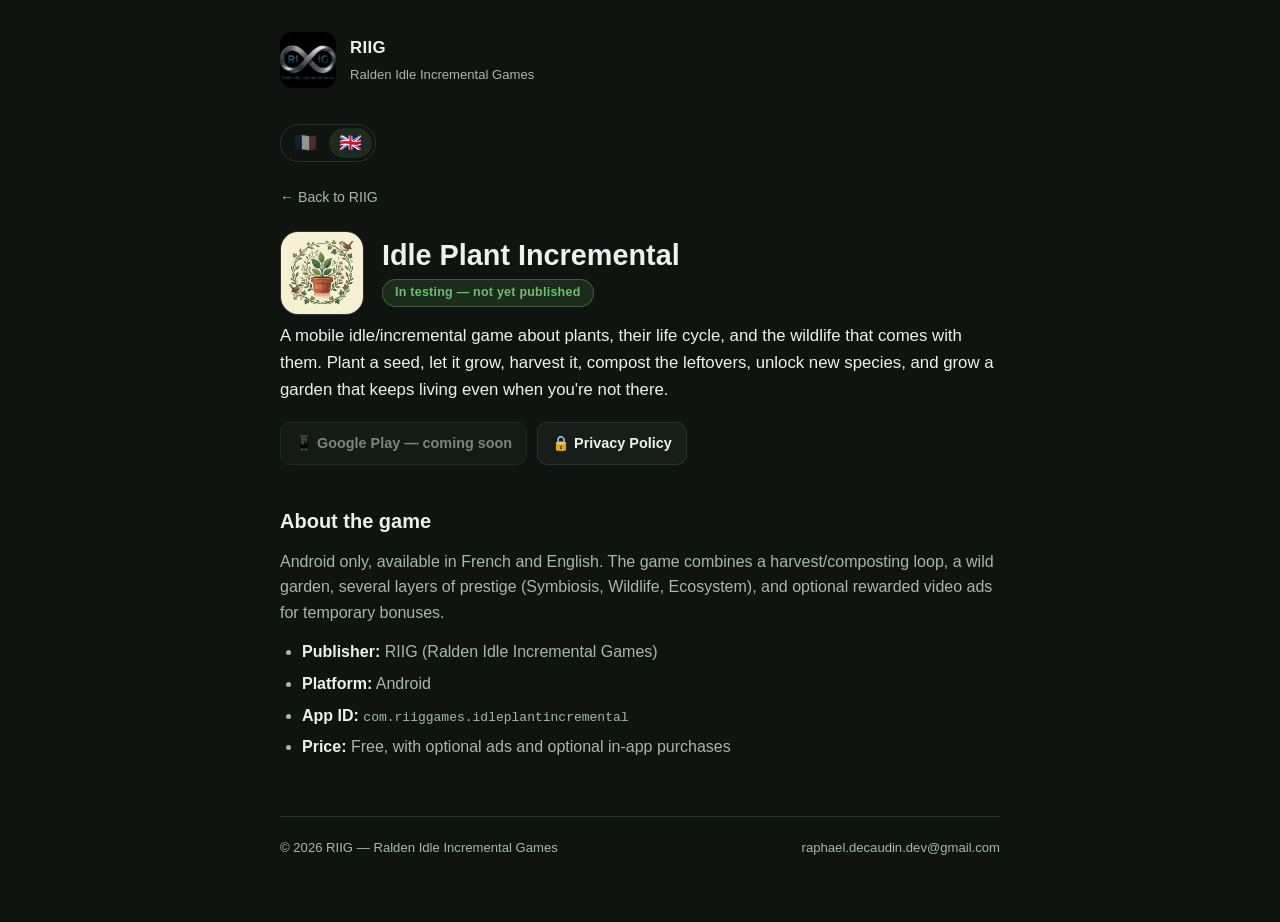
==== games/idle-plant-incremental/index.html @ 11e2611c "Swap the FR/EN text badges for flag emoji in the language switcher - .lang-btn now shows 🇫🇷/🇬🇧 inste" ====
<!doctype html>
<html lang="fr">
<head>
  <meta charset="utf-8" />
  <meta name="viewport" content="width=device-width, initial-scale=1" />
  <title>Idle Plant Incremental — RIIG</title>
  <meta name="description" content="Idle Plant Incremental — jeu mobile idle/incremental sur les plantes et leur cycle de vie, par RIIG." />
  <link rel="stylesheet" href="../../assets/style.css" />
</head>
<body
  data-title-fr="Idle Plant Incremental — RIIG"
  data-title-en="Idle Plant Incremental — RIIG"
>
  <div class="wrap">
    <header class="site-header">
      <img class="logo" src="../../assets/riig-logo.png" alt="Logo RIIG" />
      <div class="brand">
        <a href="../../">RIIG</a>
        <span class="tagline">Ralden Idle Incremental Games</span>
      </div>
    </header>

    <div class="lang-switch" role="group" aria-label="Langue / Language">
      <button type="button" class="lang-btn" data-lang="fr" aria-label="Français">🇫🇷</button>
      <button type="button" class="lang-btn" data-lang="en" aria-label="English">🇬🇧</button>
    </div>

    <div data-lang-content="fr">
      <a class="back-link" href="../../">&larr; Retour à RIIG</a>

      <div class="game-hero">
        <img class="icon" src="../../assets/idle-plant-incremental-icon.png" alt="" />
        <div>
          <h1 style="margin-bottom: 4px;">Idle Plant Incremental</h1>
          <span class="badge">En test — pas encore publié</span>
        </div>
      </div>

      <p class="lead">
        Un jeu mobile idle/incremental sur le thème des plantes, de leur cycle de vie et de la faune
        qui les accompagne. Plante une graine, laisse-la pousser, récolte, composte, débloque de
        nouvelles espèces et améliore ton jardin — qui continue de vivre même quand tu n'es pas là.
      </p>

      <div class="links-row">
        <span class="disabled-item">📱 Google Play — bientôt disponible</span>
        <a href="privacy.html">🔒 Politique de confidentialité</a>
      </div>

      <h2>À propos du jeu</h2>
      <p>
        Android uniquement, disponible en français et en anglais. Le jeu combine une boucle de
        récolte/compostage, un jardin sauvage, plusieurs couches de prestige (Symbiose, Faune,
        Écosystème), et de la publicité optionnelle vidéo récompensée pour des bonus temporaires.
      </p>
      <ul>
        <li><strong>Éditeur :</strong> RIIG (Ralden Idle Incremental Games)</li>
        <li><strong>Plateforme :</strong> Android</li>
        <li><strong>Identifiant d'application :</strong> <code>com.riiggames.idleplantincremental</code></li>
        <li><strong>Prix :</strong> Gratuit, avec publicités optionnelles et achats intégrés facultatifs</li>
      </ul>
    </div>

    <div data-lang-content="en" hidden>
      <a class="back-link" href="../../">&larr; Back to RIIG</a>

      <div class="game-hero">
        <img class="icon" src="../../assets/idle-plant-incremental-icon.png" alt="" />
        <div>
          <h1 style="margin-bottom: 4px;">Idle Plant Incremental</h1>
          <span class="badge">In testing — not yet published</span>
        </div>
      </div>

      <p class="lead">
        A mobile idle/incremental game about plants, their life cycle, and the wildlife that comes
        with them. Plant a seed, let it grow, harvest it, compost the leftovers, unlock new species,
        and grow a garden that keeps living even when you're not there.
      </p>

      <div class="links-row">
        <span class="disabled-item">📱 Google Play — coming soon</span>
        <a href="privacy.html">🔒 Privacy Policy</a>
      </div>

      <h2>About the game</h2>
      <p>
        Android only, available in French and English. The game combines a harvest/composting loop,
        a wild garden, several layers of prestige (Symbiosis, Wildlife, Ecosystem), and optional
        rewarded video ads for temporary bonuses.
      </p>
      <ul>
        <li><strong>Publisher:</strong> RIIG (Ralden Idle Incremental Games)</li>
        <li><strong>Platform:</strong> Android</li>
        <li><strong>App ID:</strong> <code>com.riiggames.idleplantincremental</code></li>
        <li><strong>Price:</strong> Free, with optional ads and optional in-app purchases</li>
      </ul>
    </div>

    <footer class="site-footer">
      <span>© 2026 RIIG — Ralden Idle Incremental Games</span>
      <a href="mailto:raphael.decaudin.dev@gmail.com">raphael.decaudin.dev@gmail.com</a>
    </footer>
  </div>

  <script src="../../assets/lang.js"></script>
</body>
</html>
---- assets/style.css ----
:root {
  --bg: #0f1410;
  --surface: #171d18;
  --surface-2: #1e261f;
  --border: #2a332b;
  --text: #eef2ee;
  --text-dim: #a9b6ab;
  --accent: #6cbf6c;
  --accent-dark: #4a9a4a;
  --accent-soft: rgba(108, 191, 108, 0.14);
  --radius: 14px;
  --max-width: 760px;
}

* {
  box-sizing: border-box;
}

html {
  color-scheme: dark;
}

body {
  margin: 0;
  background: var(--bg);
  color: var(--text);
  font-family:
    -apple-system, BlinkMacSystemFont, 'Segoe UI', Roboto, Helvetica, Arial, sans-serif;
  line-height: 1.6;
  -webkit-text-size-adjust: 100%;
}

.wrap {
  max-width: var(--max-width);
  margin: 0 auto;
  padding: 32px 20px 64px;
}

a {
  color: var(--accent);
  text-decoration: none;
}

a:hover,
a:focus-visible {
  text-decoration: underline;
}

header.site-header {
  display: flex;
  align-items: center;
  gap: 14px;
  margin-bottom: 36px;
}

header.site-header img.logo {
  width: 56px;
  height: 56px;
  border-radius: 12px;
  object-fit: cover;
  flex-shrink: 0;
}

header.site-header .brand {
  display: flex;
  flex-direction: column;
  gap: 2px;
}

header.site-header .brand a {
  color: var(--text);
  font-weight: 700;
  font-size: 1.05rem;
  letter-spacing: 0.02em;
}

header.site-header .brand span.tagline {
  color: var(--text-dim);
  font-size: 0.82rem;
}

h1 {
  font-size: 1.8rem;
  line-height: 1.25;
  margin: 0 0 10px;
}

h2 {
  font-size: 1.25rem;
  margin: 40px 0 12px;
  border-top: 1px solid var(--border);
  padding-top: 28px;
}

h2:first-of-type {
  border-top: none;
  padding-top: 0;
}

h3 {
  font-size: 1.02rem;
  margin: 20px 0 6px;
  color: var(--text);
}

p {
  margin: 0 0 14px;
  color: var(--text-dim);
}

p.lead {
  color: var(--text);
  font-size: 1.05rem;
}

ul,
ol {
  color: var(--text-dim);
  padding-left: 22px;
  margin: 0 0 14px;
}

li {
  margin-bottom: 6px;
}

li strong {
  color: var(--text);
}

.badge {
  display: inline-block;
  background: var(--accent-soft);
  color: var(--accent);
  border: 1px solid rgba(108, 191, 108, 0.35);
  border-radius: 999px;
  padding: 3px 12px;
  font-size: 0.78rem;
  font-weight: 600;
  letter-spacing: 0.02em;
}

.card {
  background: var(--surface);
  border: 1px solid var(--border);
  border-radius: var(--radius);
  padding: 20px 22px;
  margin-bottom: 16px;
}

.card-link {
  display: flex;
  align-items: center;
  gap: 16px;
  background: var(--surface);
  border: 1px solid var(--border);
  border-radius: var(--radius);
  padding: 16px 18px;
  margin-bottom: 14px;
  transition: border-color 0.15s ease, background 0.15s ease;
}

.card-link:hover,
.card-link:focus-visible {
  border-color: var(--accent-dark);
  background: var(--surface-2);
  text-decoration: none;
}

.card-link img.icon {
  width: 52px;
  height: 52px;
  border-radius: 12px;
  object-fit: cover;
  flex-shrink: 0;
}

.card-link .info {
  display: flex;
  flex-direction: column;
  gap: 4px;
  min-width: 0;
}

.card-link .info .name {
  color: var(--text);
  font-weight: 700;
  font-size: 1.02rem;
}

.card-link .info .desc {
  color: var(--text-dim);
  font-size: 0.88rem;
}

.game-hero {
  display: flex;
  align-items: center;
  gap: 18px;
  margin-bottom: 8px;
}

.game-hero img.icon {
  width: 84px;
  height: 84px;
  border-radius: 18px;
  object-fit: cover;
  flex-shrink: 0;
  border: 1px solid var(--border);
}

.links-row {
  display: flex;
  flex-wrap: wrap;
  gap: 10px;
  margin: 18px 0 28px;
}

.links-row a {
  display: inline-flex;
  align-items: center;
  gap: 6px;
  background: var(--surface);
  border: 1px solid var(--border);
  border-radius: 10px;
  padding: 9px 14px;
  font-size: 0.9rem;
  font-weight: 600;
  color: var(--text);
}

.links-row a:hover,
.links-row a:focus-visible {
  border-color: var(--accent-dark);
  text-decoration: none;
  color: var(--accent);
}

.links-row span.disabled-item {
  display: inline-flex;
  align-items: center;
  gap: 6px;
  background: var(--surface);
  border: 1px solid var(--border);
  border-radius: 10px;
  padding: 9px 14px;
  font-size: 0.9rem;
  font-weight: 600;
  color: var(--text-dim);
  opacity: 0.7;
}

.meta {
  color: var(--text-dim);
  font-size: 0.85rem;
  margin: -6px 0 24px;
}

footer.site-footer {
  margin-top: 56px;
  padding-top: 20px;
  border-top: 1px solid var(--border);
  color: var(--text-dim);
  font-size: 0.82rem;
  display: flex;
  flex-wrap: wrap;
  justify-content: space-between;
  gap: 8px;
}

footer.site-footer a {
  color: var(--text-dim);
}

.back-link {
  display: inline-block;
  margin-bottom: 22px;
  color: var(--text-dim);
  font-size: 0.88rem;
}

.back-link:hover {
  color: var(--accent);
}

address {
  font-style: normal;
}

/* Sélecteur de langue FR/EN, en drapeaux — réutilisable par toute future page bilingue du site. */
.lang-switch {
  display: inline-flex;
  border: 1px solid var(--border);
  border-radius: 999px;
  padding: 3px;
  gap: 2px;
  margin-bottom: 22px;
}

.lang-btn {
  appearance: none;
  border: none;
  background: transparent;
  font-family: inherit;
  font-size: 1.15rem;
  line-height: 1;
  padding: 6px 10px;
  border-radius: 999px;
  cursor: pointer;
  opacity: 0.55;
  filter: grayscale(60%);
  transition: opacity 0.15s ease, filter 0.15s ease;
}

.lang-btn:hover,
.lang-btn:focus-visible {
  opacity: 0.8;
}

.lang-btn[aria-pressed='true'] {
  background: var(--accent-soft);
  opacity: 1;
  filter: none;
}

[data-lang-content][hidden] {
  display: none;
}
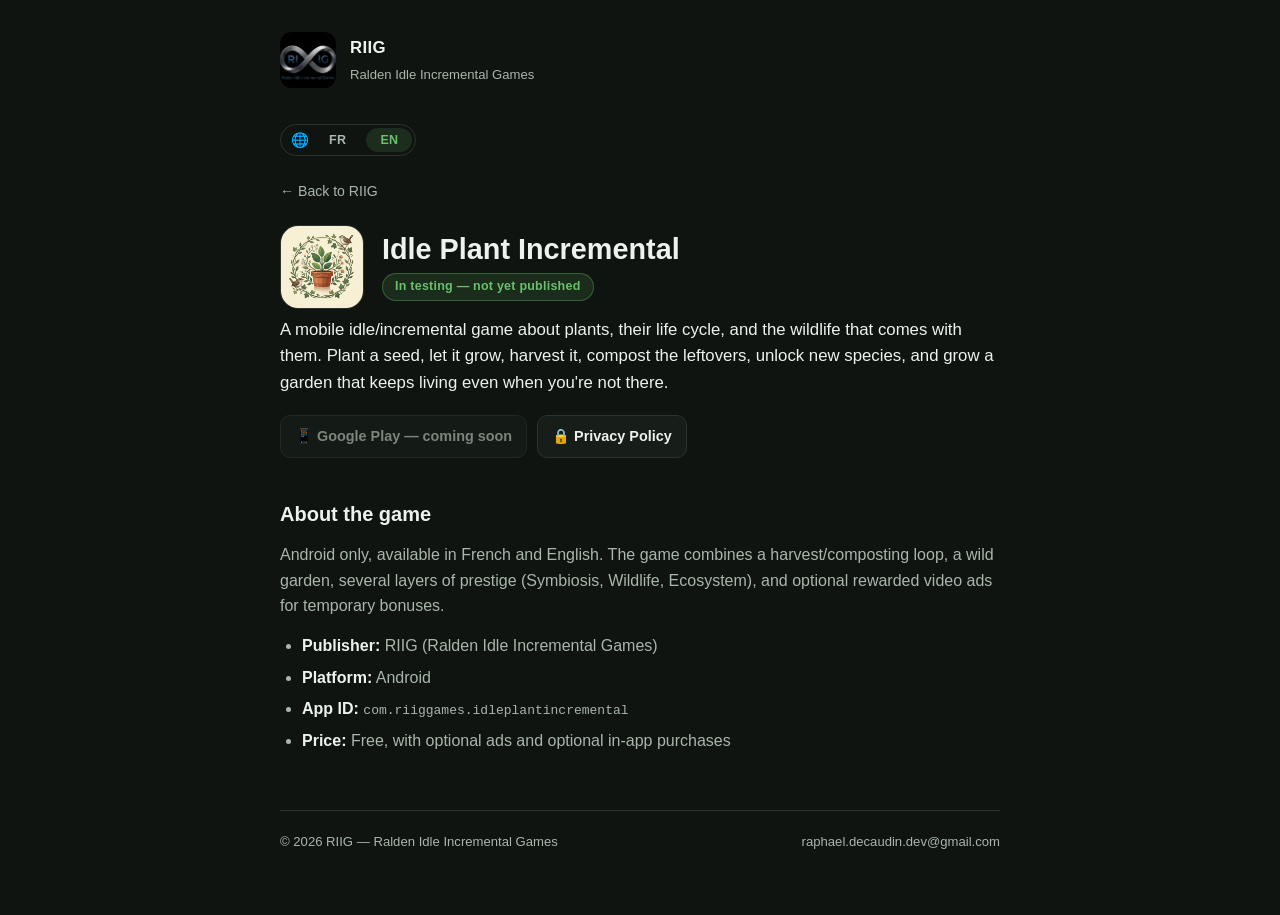
==== commit 3332fca8: "Revert flags to FR/EN text badges, add a globe icon for clarity - Back to the "FR"/"EN" text switch " ====
--- a/games/idle-plant-incremental/index.html
+++ b/games/idle-plant-incremental/index.html
@@ -21,8 +21,9 @@
     </header>
 
     <div class="lang-switch" role="group" aria-label="Langue / Language">
-      <button type="button" class="lang-btn" data-lang="fr" aria-label="Français">🇫🇷</button>
-      <button type="button" class="lang-btn" data-lang="en" aria-label="English">🇬🇧</button>
+      <span class="lang-switch-icon" aria-hidden="true">🌐</span>
+      <button type="button" class="lang-btn" data-lang="fr" aria-label="Français">FR</button>
+      <button type="button" class="lang-btn" data-lang="en" aria-label="English">EN</button>
     </div>
 
     <div data-lang-content="fr">
--- a/assets/style.css
+++ b/assets/style.css
@@ -287,40 +287,48 @@
   font-style: normal;
 }
 
-/* Sélecteur de langue FR/EN, en drapeaux — réutilisable par toute future page bilingue du site. */
+/* Sélecteur de langue FR/EN — un petit globe 🌐 devant précise que c'est bien un
+   sélecteur de LANGUE (retour utilisateur explicite : les seules initiales "FR"/"EN"
+   sans rien autour ne le rendaient pas assez clair). Réutilisable par toute future
+   page bilingue du site. */
 .lang-switch {
   display: inline-flex;
+  align-items: center;
+  gap: 6px;
   border: 1px solid var(--border);
   border-radius: 999px;
-  padding: 3px;
-  gap: 2px;
+  padding: 3px 3px 3px 10px;
   margin-bottom: 22px;
+}
+
+.lang-switch-icon {
+  font-size: 0.9rem;
+  line-height: 1;
+  color: var(--text-dim);
 }
 
 .lang-btn {
   appearance: none;
   border: none;
   background: transparent;
+  color: var(--text-dim);
   font-family: inherit;
-  font-size: 1.15rem;
-  line-height: 1;
-  padding: 6px 10px;
+  font-size: 0.78rem;
+  font-weight: 700;
+  letter-spacing: 0.03em;
+  padding: 5px 14px;
   border-radius: 999px;
   cursor: pointer;
-  opacity: 0.55;
-  filter: grayscale(60%);
-  transition: opacity 0.15s ease, filter 0.15s ease;
 }
 
 .lang-btn:hover,
 .lang-btn:focus-visible {
-  opacity: 0.8;
+  color: var(--text);
 }
 
 .lang-btn[aria-pressed='true'] {
   background: var(--accent-soft);
-  opacity: 1;
-  filter: none;
+  color: var(--accent);
 }
 
 [data-lang-content][hidden] {
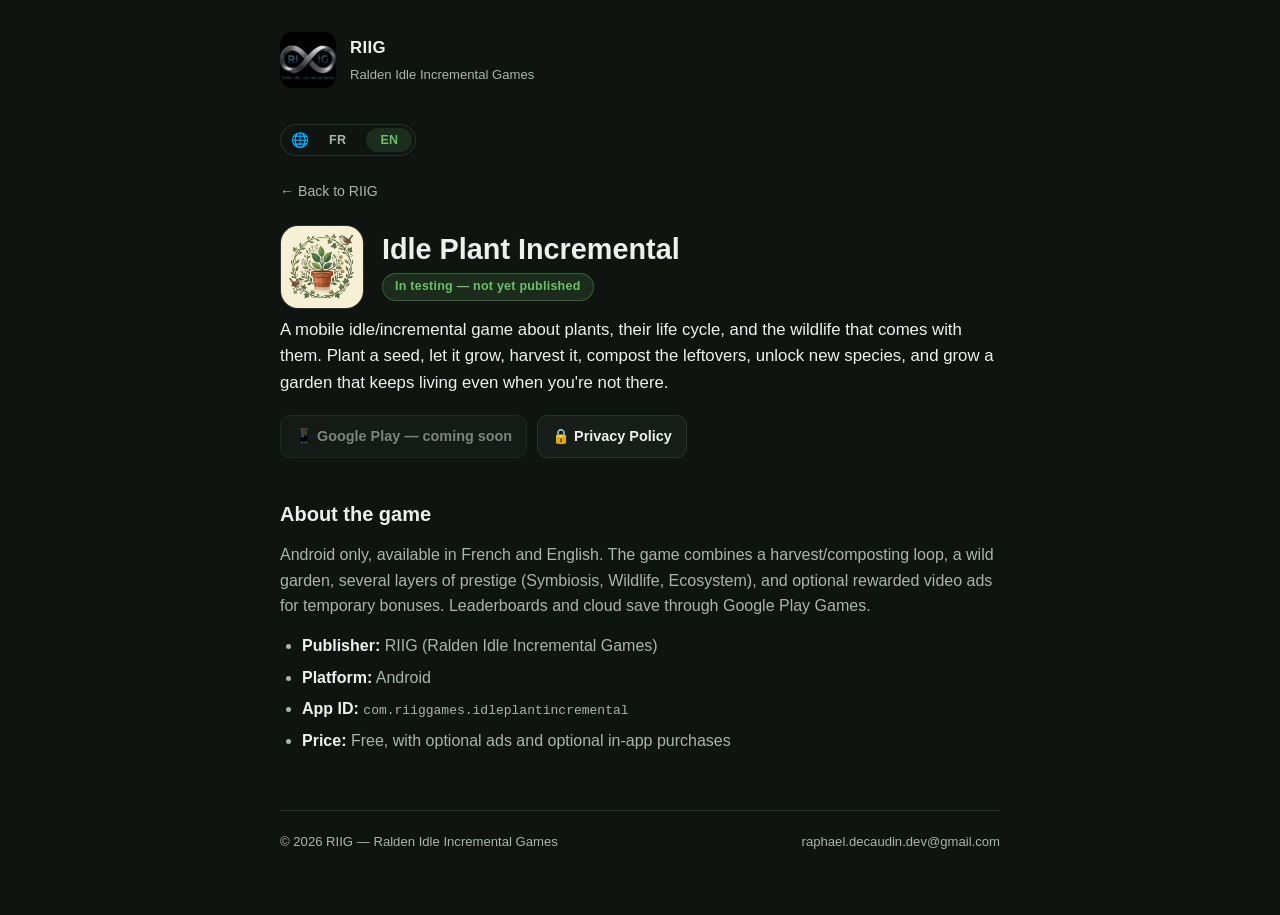
==== commit bca76576: "Cover Google Play Games in the Idle Plant Incremental privacy policy Add a section on Play Games sig" ====
--- a/games/idle-plant-incremental/index.html
+++ b/games/idle-plant-incremental/index.html
@@ -53,6 +53,7 @@
         Android uniquement, disponible en français et en anglais. Le jeu combine une boucle de
         récolte/compostage, un jardin sauvage, plusieurs couches de prestige (Symbiose, Faune,
         Écosystème), et de la publicité optionnelle vidéo récompensée pour des bonus temporaires.
+        Classements et sauvegarde cloud via Google Play Jeux.
       </p>
       <ul>
         <li><strong>Éditeur :</strong> RIIG (Ralden Idle Incremental Games)</li>
@@ -88,7 +89,8 @@
       <p>
         Android only, available in French and English. The game combines a harvest/composting loop,
         a wild garden, several layers of prestige (Symbiosis, Wildlife, Ecosystem), and optional
-        rewarded video ads for temporary bonuses.
+        rewarded video ads for temporary bonuses. Leaderboards and cloud save through Google Play
+        Games.
       </p>
       <ul>
         <li><strong>Publisher:</strong> RIIG (Ralden Idle Incremental Games)</li>
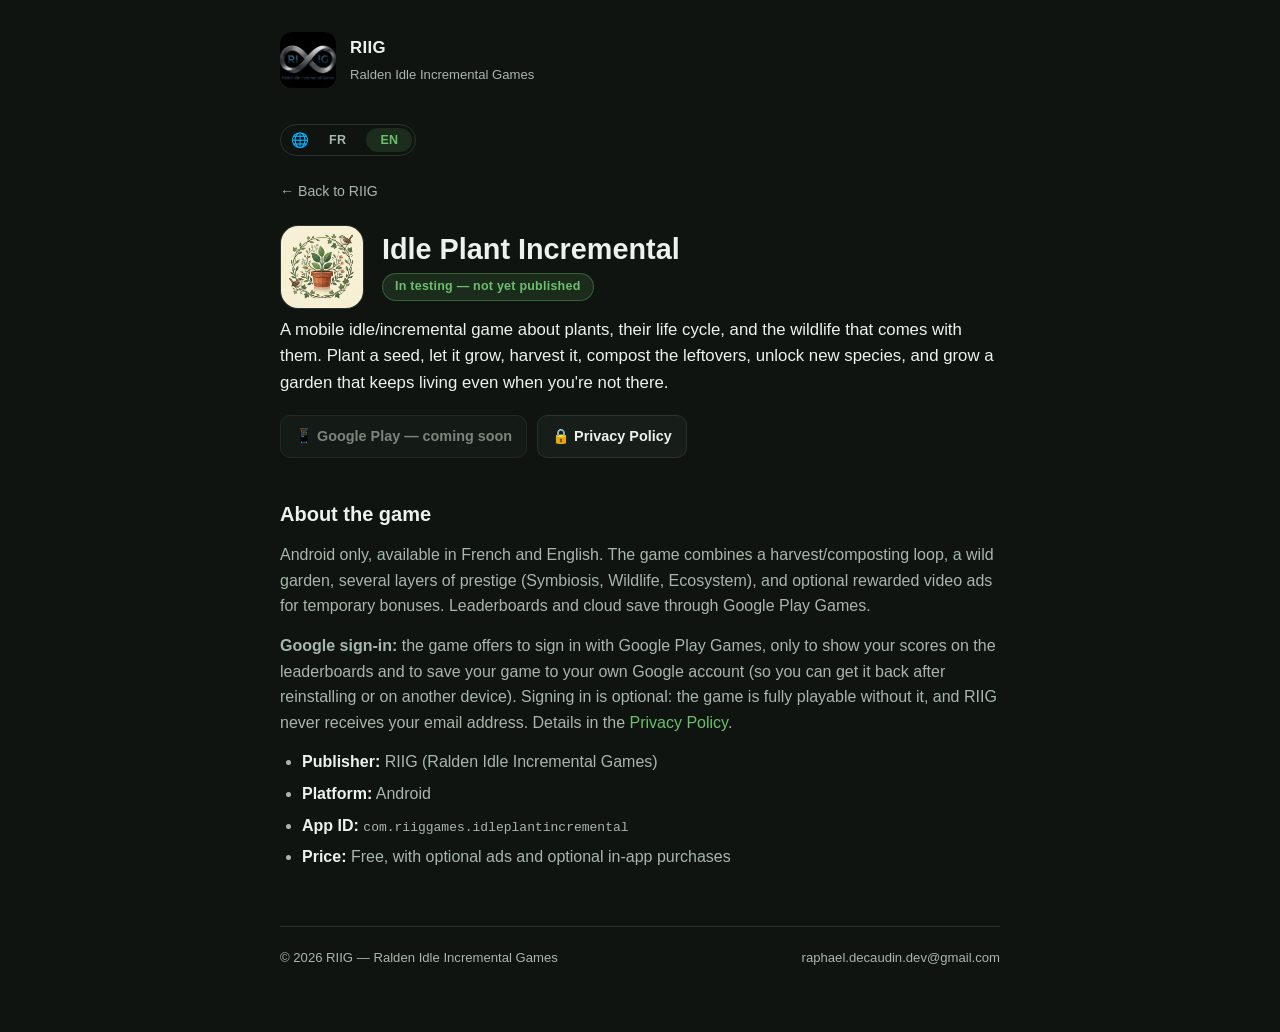
==== commit 89624dae: "Add Google API Limited Use disclosure and explain Google sign-in Co-Authored-By: Claude Opus 5.5 <no" ====
--- a/games/idle-plant-incremental/index.html
+++ b/games/idle-plant-incremental/index.html
@@ -55,6 +55,14 @@
         Écosystème), et de la publicité optionnelle vidéo récompensée pour des bonus temporaires.
         Classements et sauvegarde cloud via Google Play Jeux.
       </p>
+      <p>
+        <strong>Connexion Google :</strong> le jeu propose de se connecter avec Google Play Jeux,
+        uniquement pour afficher tes scores dans les classements et sauvegarder ta partie dans ton
+        propre compte Google (pour la retrouver après une réinstallation ou sur un autre appareil).
+        Cette connexion est facultative : le jeu reste entièrement jouable sans elle, et RIIG ne
+        reçoit jamais ton adresse e-mail. Détails dans la
+        <a href="privacy.html">politique de confidentialité</a>.
+      </p>
       <ul>
         <li><strong>Éditeur :</strong> RIIG (Ralden Idle Incremental Games)</li>
         <li><strong>Plateforme :</strong> Android</li>
@@ -92,6 +100,13 @@
         rewarded video ads for temporary bonuses. Leaderboards and cloud save through Google Play
         Games.
       </p>
+      <p>
+        <strong>Google sign-in:</strong> the game offers to sign in with Google Play Games, only to
+        show your scores on the leaderboards and to save your game to your own Google account (so you
+        can get it back after reinstalling or on another device). Signing in is optional: the game is
+        fully playable without it, and RIIG never receives your email address. Details in the
+        <a href="privacy.html">Privacy Policy</a>.
+      </p>
       <ul>
         <li><strong>Publisher:</strong> RIIG (Ralden Idle Incremental Games)</li>
         <li><strong>Platform:</strong> Android</li>
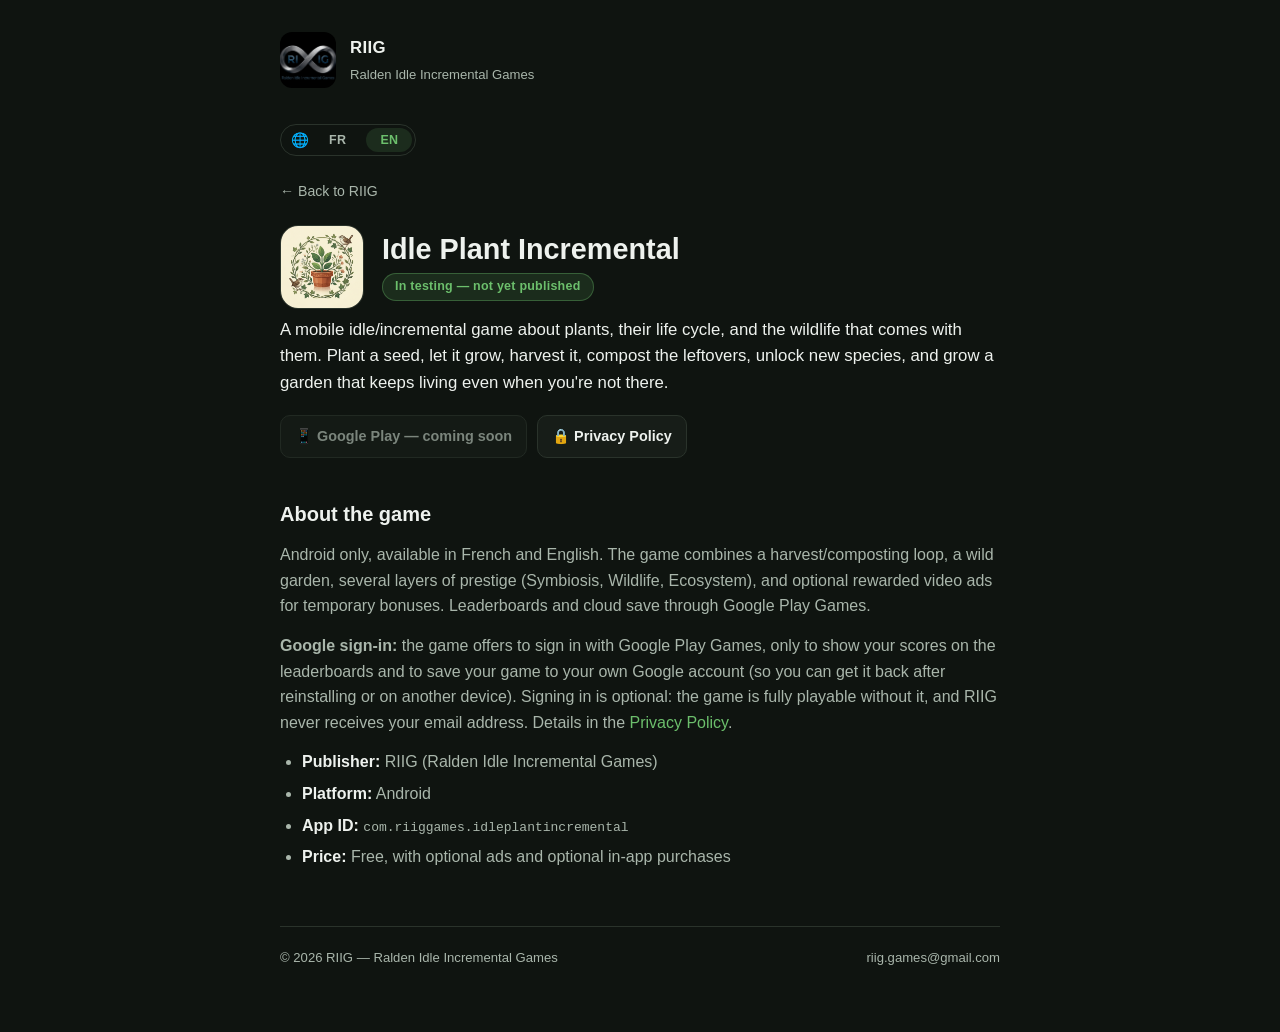
==== commit e731e980: "Use the public RIIG address riig.games@gmail.com for contact Replaces the personal address on the ho" ====
--- a/games/idle-plant-incremental/index.html
+++ b/games/idle-plant-incremental/index.html
@@ -117,7 +117,7 @@
 
     <footer class="site-footer">
       <span>© 2026 RIIG — Ralden Idle Incremental Games</span>
-      <a href="mailto:raphael.decaudin.dev@gmail.com">raphael.decaudin.dev@gmail.com</a>
+      <a href="mailto:riig.games@gmail.com">riig.games@gmail.com</a>
     </footer>
   </div>
 
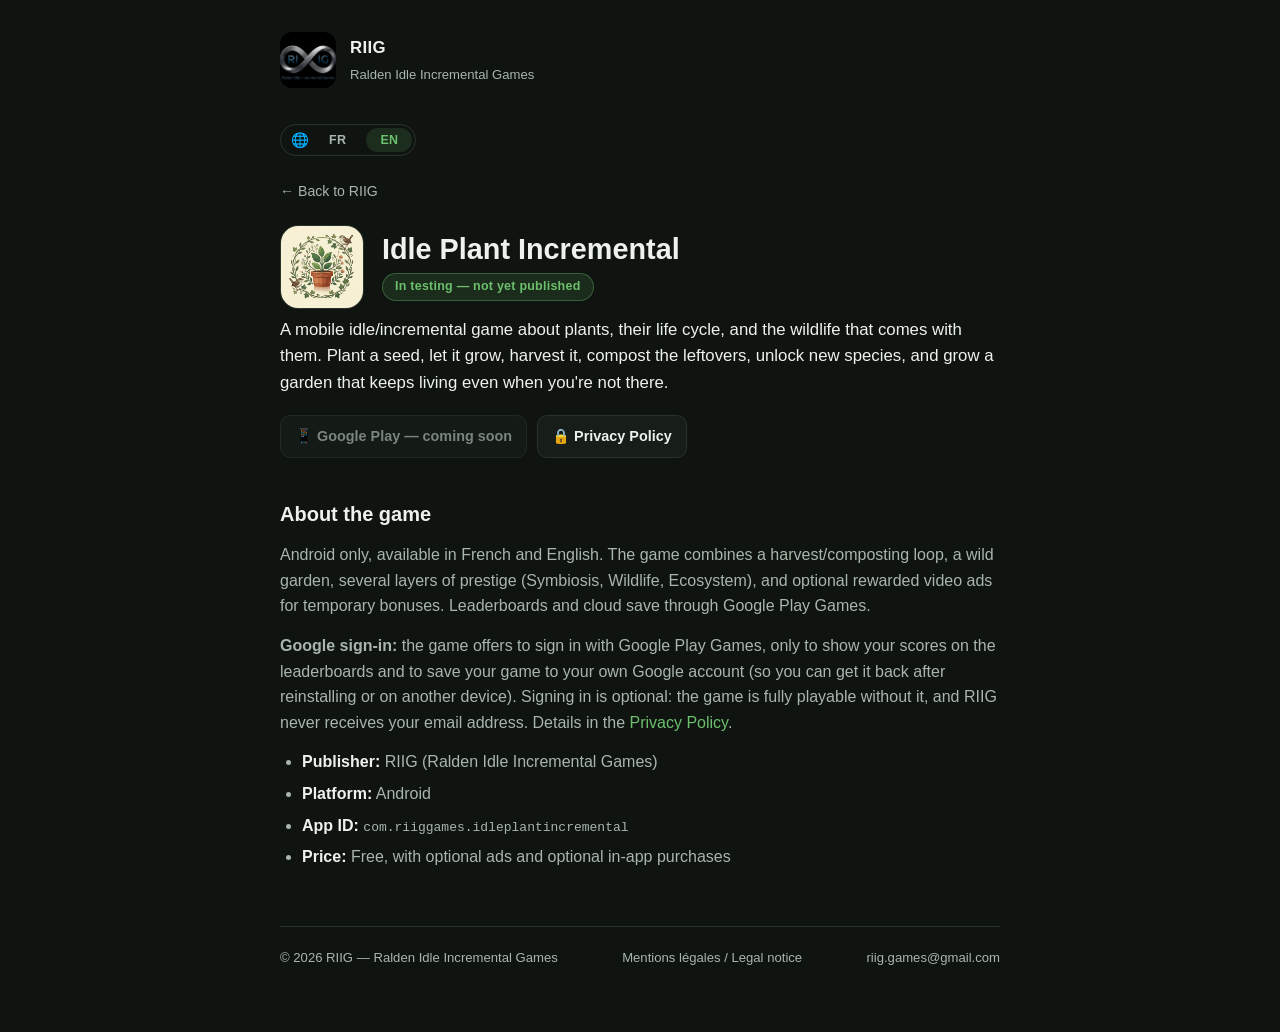
==== commit 9ccd1614: "Add legal notice page, consumer mediation, Firebase in RIIG privacy policy - legal.html (FR/EN): pub" ====
--- a/games/idle-plant-incremental/index.html
+++ b/games/idle-plant-incremental/index.html
@@ -117,6 +117,7 @@
 
     <footer class="site-footer">
       <span>© 2026 RIIG — Ralden Idle Incremental Games</span>
+      <a href="../../legal.html">Mentions légales / Legal notice</a>
       <a href="mailto:riig.games@gmail.com">riig.games@gmail.com</a>
     </footer>
   </div>
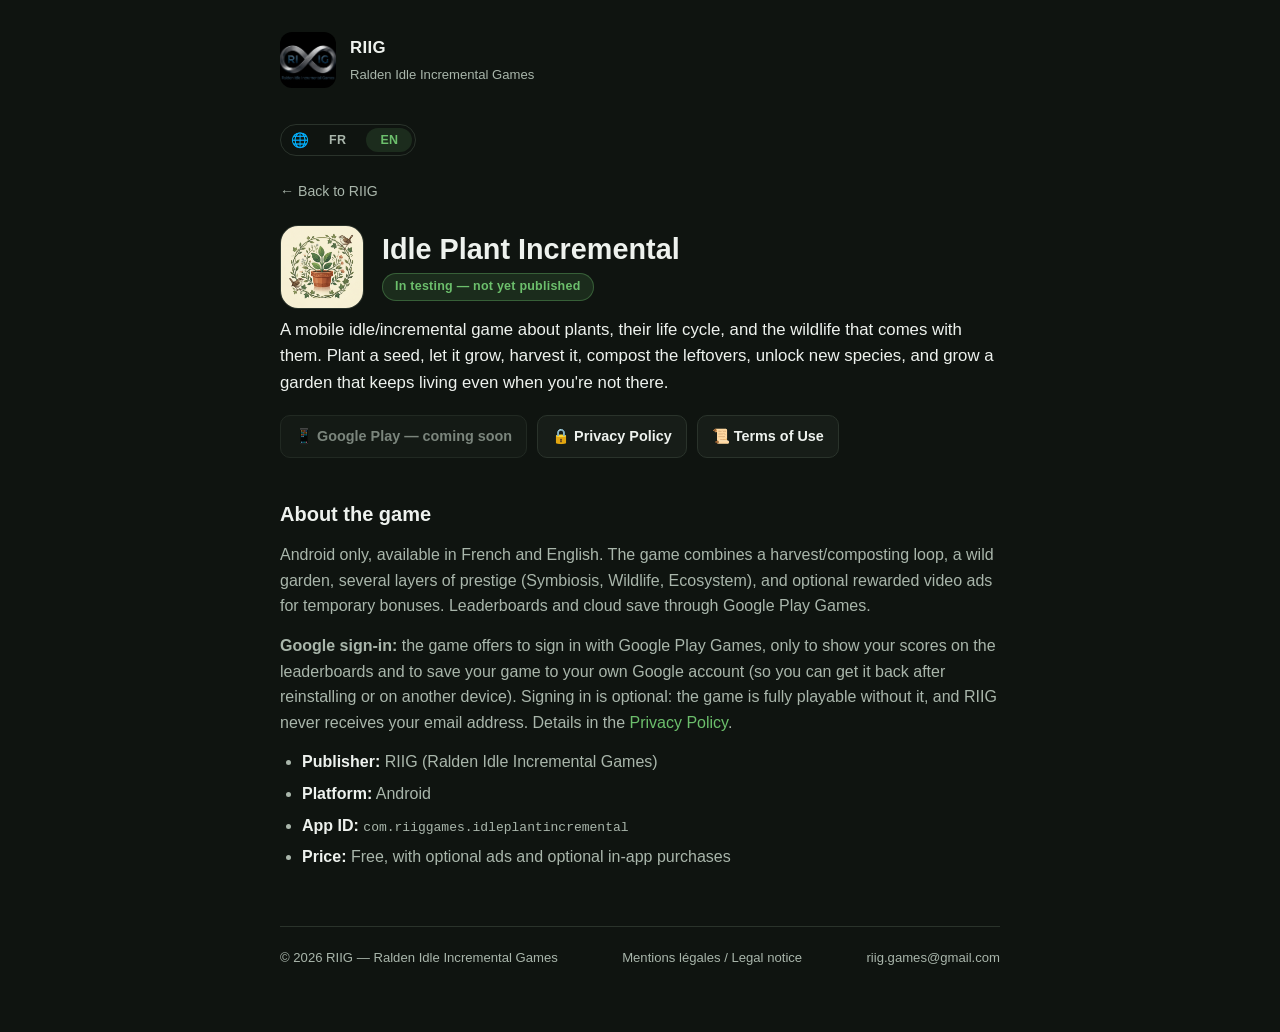
==== commit 0739524f: "Add Idle Plant Incremental terms of use, linked from the game page Co-Authored-By: Claude Opus 5.5 <" ====
--- a/games/idle-plant-incremental/index.html
+++ b/games/idle-plant-incremental/index.html
@@ -46,6 +46,7 @@
       <div class="links-row">
         <span class="disabled-item">📱 Google Play — bientôt disponible</span>
         <a href="privacy.html">🔒 Politique de confidentialité</a>
+        <a href="terms.html">📜 Conditions d'utilisation</a>
       </div>
 
       <h2>À propos du jeu</h2>
@@ -91,6 +92,7 @@
       <div class="links-row">
         <span class="disabled-item">📱 Google Play — coming soon</span>
         <a href="privacy.html">🔒 Privacy Policy</a>
+        <a href="terms.html">📜 Terms of Use</a>
       </div>
 
       <h2>About the game</h2>
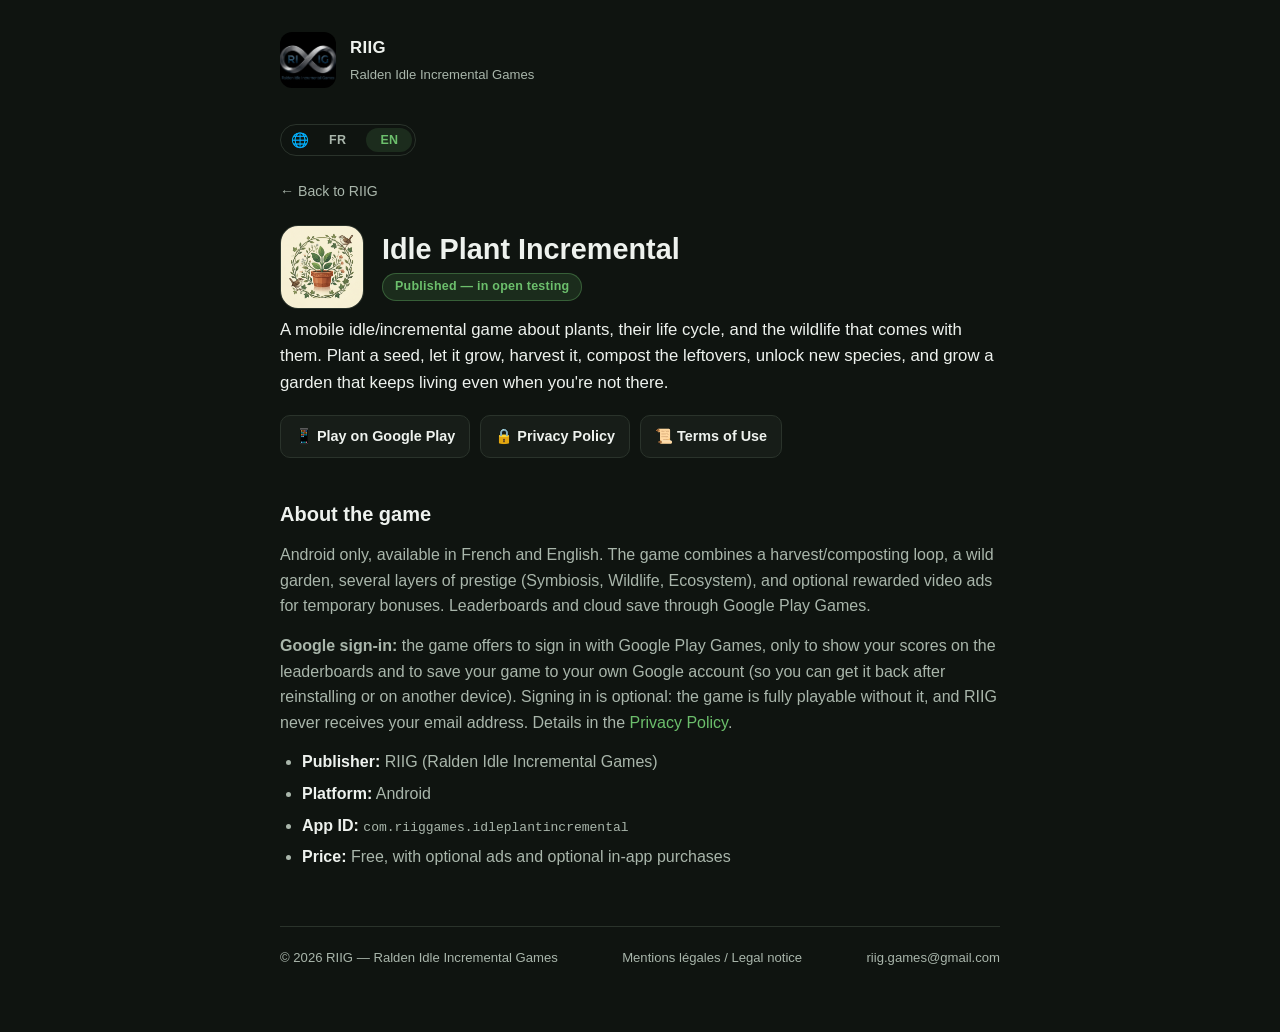
==== commit ac4174b4: "Idle Plant Incremental is published in open testing: Google Play links Co-Authored-By: Claude Opus 5" ====
--- a/games/idle-plant-incremental/index.html
+++ b/games/idle-plant-incremental/index.html
@@ -33,7 +33,7 @@
         <img class="icon" src="../../assets/idle-plant-incremental-icon.png" alt="" />
         <div>
           <h1 style="margin-bottom: 4px;">Idle Plant Incremental</h1>
-          <span class="badge">En test — pas encore publié</span>
+          <span class="badge">Publié — en test ouvert</span>
         </div>
       </div>
 
@@ -44,7 +44,7 @@
       </p>
 
       <div class="links-row">
-        <span class="disabled-item">📱 Google Play — bientôt disponible</span>
+        <a href="https://play.google.com/store/apps/details?id=com.riiggames.idleplantincremental">📱 Jouer sur Google Play</a>
         <a href="privacy.html">🔒 Politique de confidentialité</a>
         <a href="terms.html">📜 Conditions d'utilisation</a>
       </div>
@@ -79,7 +79,7 @@
         <img class="icon" src="../../assets/idle-plant-incremental-icon.png" alt="" />
         <div>
           <h1 style="margin-bottom: 4px;">Idle Plant Incremental</h1>
-          <span class="badge">In testing — not yet published</span>
+          <span class="badge">Published — in open testing</span>
         </div>
       </div>
 
@@ -90,7 +90,7 @@
       </p>
 
       <div class="links-row">
-        <span class="disabled-item">📱 Google Play — coming soon</span>
+        <a href="https://play.google.com/store/apps/details?id=com.riiggames.idleplantincremental">📱 Play on Google Play</a>
         <a href="privacy.html">🔒 Privacy Policy</a>
         <a href="terms.html">📜 Terms of Use</a>
       </div>
